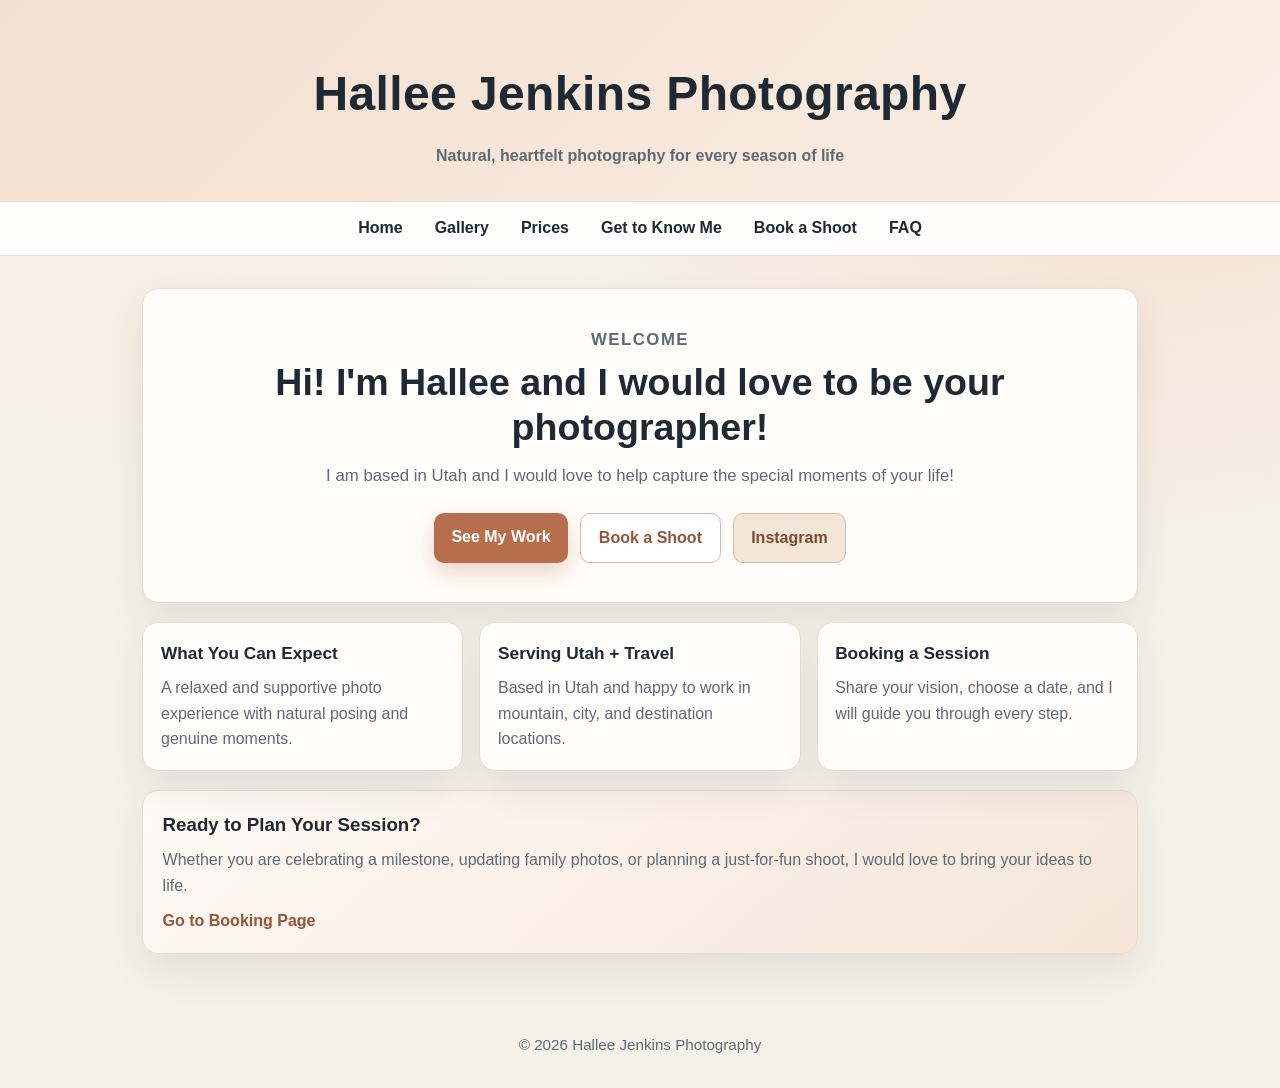
==== index.html @ 7df4731f "Add files via upload" ====
<!doctype html>
<html lang="en">
<head>
  <meta charset="utf-8" />
  <meta name="viewport" content="width=device-width,initial-scale=1" />
  <title>Hallee Jenkins Photography</title>
  <link rel="stylesheet" href="styles.css">
</head>
<body>
  <header class="site-header home-header">
    <div class="title-wrap">
      <h1 class="site-title">Hallee Jenkins Photography</h1>
      <p class="site-tagline">Natural, heartfelt photography for every season of life</p>
    </div>
    <nav class="site-nav">
      <ul>
        <li><a href="index.html">Home</a></li>
        <li><a href="gallery.html">Gallery</a></li>
        <li><a href="prices.html">Prices</a></li>
        <li><a href="about.html">Get to Know Me</a></li>
        <li><a href="book.html">Book a Shoot</a></li>
        <li><a href="faq.html">FAQ</a></li>
      </ul>
    </nav>
  </header>

  <main class="container">
    <section class="hero-card">
      <p class="eyebrow">Welcome</p>
      <h2>Hi! I'm Hallee and I would love to be your photographer!</h2>
      <p>I am based in Utah and I would love to help capture the special moments of your life!</p>
      <div class="cta-row">
        <a class="button button-primary" href="gallery.html">See My Work</a>
        <a class="button button-secondary" href="book.html">Book a Shoot</a>
        <a class="button button-ig" href="https://www.instagram.com/hallee.jenkins.photography?igsh=a29heTZxbzlxbjJj&utm_source=qr" target="_blank" rel="noopener noreferrer">Instagram</a>
      </div>
    </section>

    <section class="card-grid">
      <article class="card">
        <h3>What You Can Expect</h3>
        <p>A relaxed and supportive photo experience with natural posing and genuine moments.</p>
      </article>
      <article class="card">
        <h3>Serving Utah + Travel</h3>
        <p>Based in Utah and happy to work in mountain, city, and destination locations.</p>
      </article>
      <article class="card">
        <h3>Booking a Session</h3>
        <p>Share your vision, choose a date, and I will guide you through every step.</p>
      </article>
    </section>

    <section class="highlight-panel">
      <h3>Ready to Plan Your Session?</h3>
      <p>Whether you are celebrating a milestone, updating family photos, or planning a just-for-fun shoot, I would love to bring your ideas to life.</p>
      <a class="text-link" href="book.html">Go to Booking Page</a>
    </section>
  </main>

  <footer class="site-footer">
    <p>&copy; <span id="year"></span> Hallee Jenkins Photography</p>
  </footer>

  <script>
    document.getElementById('year').textContent = new Date().getFullYear();
  </script>
</body>
</html>
---- styles.css ----
:root{
  --bg: #f6f1e8;
  --surface: #fffdf9;
  --surface-strong: #ffffff;
  --text: #1f2933;
  --muted: #5d6a75;
  --accent: #b76e4d;
  --accent-dark: #94553a;
  --soft: #efe2d6;
  --border: #e8ddd1;
  --shadow: 0 18px 38px rgba(17, 24, 39, 0.08);
}

*{box-sizing:border-box}

body{
  margin:0;
  font-family:"Avenir Next", "Segoe UI", Tahoma, Geneva, Verdana, sans-serif;
  color:var(--text);
  background:
    radial-gradient(circle at 90% -10%, #f4d9c8 0%, rgba(244, 217, 200, 0) 42%),
    radial-gradient(circle at 10% 0%, #f9ece0 0%, rgba(249, 236, 224, 0) 38%),
    var(--bg);
  line-height:1.6;
}

.container{
  max-width:1040px;
  margin:2rem auto 3rem;
  padding:0 1rem;
}

.site-header{
  width:100%;
}

.home-header .title-wrap{
  background:linear-gradient(135deg, #f3dfcf, #faefe5);
  border-bottom:1px solid var(--border);
  padding:3.5rem 1rem 2rem;
  text-align:center;
}

.site-title{
  margin:0;
  font-size:2.3rem;
  letter-spacing:0.4px;
}

.site-tagline{
  margin:0.65rem 0 0;
  color:var(--muted);
  font-weight:600;
}

.site-nav{
  background:rgba(255, 255, 255, 0.92);
  backdrop-filter:blur(4px);
  border-bottom:1px solid var(--border);
}

.site-nav ul{
  list-style:none;
  margin:0;
  padding:0.85rem 1rem;
  display:flex;
  justify-content:center;
  gap:1rem;
  flex-wrap:wrap;
}

.site-nav a{
  text-decoration:none;
  color:var(--text);
  font-weight:700;
  padding:0.25rem 0.5rem;
  border-radius:6px;
  transition:background-color 160ms ease, color 160ms ease;
}

.site-nav a:hover{
  background:var(--soft);
  color:var(--accent-dark);
}

.hero-card,
.card,
.highlight-panel{
  background:var(--surface);
  border:1px solid var(--border);
  border-radius:16px;
  box-shadow:var(--shadow);
}

.hero-card{
  padding:2rem 1.4rem;
  text-align:center;
}

.eyebrow{
  margin:0;
  color:var(--accent-dark);
  text-transform:uppercase;
  letter-spacing:1.5px;
  font-size:0.76rem;
  font-weight:800;
}

.hero-card h2{
  margin:0.4rem 0 0.8rem;
  font-size:2rem;
  line-height:1.2;
}

.hero-card p{
  margin:0;
  color:var(--muted);
  font-size:1.05rem;
}

.cta-row{
  margin-top:1.4rem;
  display:flex;
  flex-wrap:wrap;
  justify-content:center;
  gap:0.75rem;
}

.button{
  display:inline-block;
  padding:0.72rem 1.1rem;
  border-radius:10px;
  text-decoration:none;
  font-weight:800;
  transition:transform 160ms ease, box-shadow 160ms ease, background-color 160ms ease;
}

.button:hover{
  transform:translateY(-1px);
}

.button-primary{
  background:var(--accent);
  color:#ffffff;
  box-shadow:0 10px 22px rgba(183, 110, 77, 0.28);
}

.button-primary:hover{
  background:var(--accent-dark);
}

.button-secondary{
  background:#ffffff;
  color:var(--accent-dark);
  border:1px solid #d6b9a7;
}

.button-ig{
  background:#f3e5d8;
  color:#7e4a30;
  border:1px solid #d7b9a4;
}

.button-ig:hover{
  background:#ebd6c5;
}

.card-grid{
  display:grid;
  grid-template-columns:repeat(auto-fit, minmax(220px, 1fr));
  gap:1rem;
  margin-top:1.2rem;
}

.card{
  padding:1.1rem;
}

.card h3{
  margin:0;
  font-size:1.08rem;
}

.card p{
  margin:0.45rem 0 0;
  color:var(--muted);
}

.highlight-panel{
  margin-top:1.2rem;
  padding:1.2rem;
  background:linear-gradient(140deg, #fffaf5, #f4e5d8);
}

.highlight-panel h3{
  margin:0;
}

.highlight-panel p{
  margin:0.45rem 0 0;
  color:var(--muted);
}

.text-link{
  display:inline-block;
  margin-top:0.6rem;
  font-weight:800;
  color:var(--accent-dark);
  text-decoration:none;
}

.text-link:hover{
  text-decoration:underline;
}

.about-card{
  text-align:left;
}

.about-card h2{
  margin-bottom:0.7rem;
}

.about-card p{
  margin:0.6rem 0;
}

.about-intro{
  margin:0.35rem 0 0.8rem;
}

.about-subhead{
  margin:0.2rem 0 0.45rem;
  font-size:1.08rem;
  color:var(--accent-dark);
}

.about-list{
  margin:0 0 0.9rem;
  padding:0;
  list-style:none;
  display:grid;
  gap:0.45rem;
}

.about-list li{
  position:relative;
  padding:0.45rem 0.65rem 0.45rem 1.7rem;
  background:#fff7ef;
  border:1px solid #ebdccf;
  border-radius:10px;
  color:var(--text);
}

.about-list li::before{
  content:"\2022";
  position:absolute;
  left:0.72rem;
  top:50%;
  transform:translateY(-50%);
  color:var(--accent-dark);
  font-size:1.05rem;
  line-height:1;
}

.about-photo-layout{
  margin-top:1.15rem;
  display:grid;
  grid-template-columns:1fr;
  gap:0.75rem;
}

.about-resume-link{
  margin:1rem 0 0;
  text-align:center;
}

.about-links-card{
  margin-top:1.1rem;
  padding:1rem;
  background:linear-gradient(145deg, #fffaf4, #f3e4d7);
  border:1px solid var(--border);
  border-radius:14px;
  box-shadow:0 10px 22px rgba(27, 20, 14, 0.08);
}

.about-links-card h3{
  margin:0 0 0.7rem;
  text-align:center;
  color:var(--accent-dark);
}

.about-links-row{
  display:flex;
  flex-wrap:wrap;
  justify-content:center;
  gap:0.75rem;
}

.about-photo{
  margin:0;
  overflow:hidden;
  border-radius:14px;
  border:1px solid #e4d6c8;
  box-shadow:0 10px 24px rgba(27, 20, 14, 0.16);
  background:#f5ece3;
}

.about-photo img{
  width:100%;
  height:100%;
  display:block;
  object-fit:cover;
}

.about-photo-uncropped{
  aspect-ratio:auto;
}

.about-photo-uncropped img{
  height:auto;
  object-fit:contain;
  background:#f5ece3;
}

.about-photo-main-focus{
  aspect-ratio:3 / 4;
}

.about-photo-main-focus img{
  height:100%;
  object-fit:cover;
  object-position:center center;
}

.about-photo-last-focus{
  aspect-ratio:4 / 3;
}

.about-photo-last-focus img{
  object-fit:cover;
  object-position:center center;
}

.about-photo-small{
  aspect-ratio:4 / 3;
}

.about-photo-small img{
  object-position:center center;
}

.gallery-shell{
  margin-top:1.4rem;
}

.faq-shell{
  margin-top:1.5rem;
}

.faq-hero{
  display:grid;
  gap:0.8rem;
  text-align:left;
}

.faq-hero h2{
  margin:0;
}

.faq-hero p{
  margin:0;
}

.faq-hero .button{
  width:fit-content;
}

.faq-grid{
  margin-top:1.15rem;
  display:grid;
  gap:0.85rem;
}

.faq-item{
  background:var(--surface);
  border:1px solid var(--border);
  border-radius:14px;
  box-shadow:var(--shadow);
  padding:1rem;
}

.faq-item h3{
  margin:0 0 0.45rem;
  color:var(--accent-dark);
  font-size:1.08rem;
}

.faq-item p{
  margin:0;
  color:var(--muted);
}

.faq-tableau-card{
  margin-top:1.2rem;
  background:linear-gradient(140deg, #fffaf5, #f4e5d8);
  border:1px solid var(--border);
  border-radius:16px;
  box-shadow:var(--shadow);
  padding:1.1rem;
}

.faq-tableau-card h3{
  margin:0;
}

.faq-tableau-card p{
  margin:0.35rem 0 0.8rem;
  color:var(--muted);
}

#tableau-embed{
  min-height:240px;
  border:1px dashed #d8c6b5;
  border-radius:12px;
  background:#fffdfa;
}

.gallery-intro{
  background:linear-gradient(140deg, #fffaf5 0%, #f4e6dc 60%, #efe5d7 100%);
  border:1px solid var(--border);
  border-radius:18px;
  box-shadow:var(--shadow);
  padding:1.2rem;
}

.gallery-intro h2{
  margin:0.35rem 0 0.5rem;
}

.gallery-intro p{
  margin:0;
  color:var(--muted);
}

.gallery-grid{
  margin-top:1rem;
  display:grid;
  grid-template-columns:repeat(2, minmax(0, 1fr));
  gap:0.8rem;
}

.gallery-item{
  aspect-ratio:4 / 5;
  border-radius:16px;
  overflow:hidden;
  box-shadow:0 10px 26px rgba(35, 24, 16, 0.14);
  border:1px solid #e6d8cb;
  background:#f4ece4;
}

.gallery-item a{
  display:block;
  position:relative;
  height:100%;
}

.gallery-item img{
  width:100%;
  height:100%;
  object-fit:cover;
  display:block;
  transition:transform 220ms ease, filter 220ms ease;
}

.gallery-item:hover img{
  transform:scale(1.02);
  filter:saturate(1.04);
}

.back-link{
  display:inline-block;
  margin-top:1rem;
  text-decoration:none;
  font-weight:700;
  color:var(--accent-dark);
}

.back-link:hover{
  text-decoration:underline;
}

.site-footer{
  text-align:center;
  color:var(--muted);
  font-size:0.95rem;
  padding:1rem;
}

@media (min-width:700px){
  .container{
    padding:0 1.4rem;
  }

  .site-title{
    font-size:3rem;
  }

  .hero-card{
    padding:2.4rem 2rem;
  }

  .hero-card h2{
    font-size:2.35rem;
  }

  .gallery-intro{
    padding:1.5rem;
  }

  .faq-grid{
    grid-template-columns:repeat(2, minmax(0, 1fr));
  }
}

@media (min-width:900px){
  .gallery-grid{
    grid-template-columns:repeat(4, minmax(0, 1fr));
  }

  .about-photo-layout{
    grid-template-columns:repeat(2, minmax(0, 1fr));
    grid-template-rows:repeat(2, minmax(0, 1fr));
    aspect-ratio:3 / 2;
    align-items:stretch;
    background:#ffffff;
    border:1px solid #e7ddd3;
    border-radius:16px;
    padding:0.75rem;
    box-shadow:0 10px 24px rgba(27, 20, 14, 0.08);
  }

  .about-photo-layout .about-photo{
    height:100%;
    min-height:0;
  }

  .about-photo-main-focus{
    grid-column:1;
    grid-row:1 / span 2;
    aspect-ratio:auto;
    height:100%;
  }

  .about-photo-side-top{
    grid-column:2;
    grid-row:1;
    aspect-ratio:auto;
    height:100%;
  }

  .about-photo-side-bottom{
    grid-column:2;
    grid-row:2;
    aspect-ratio:auto;
    height:100%;
  }
}
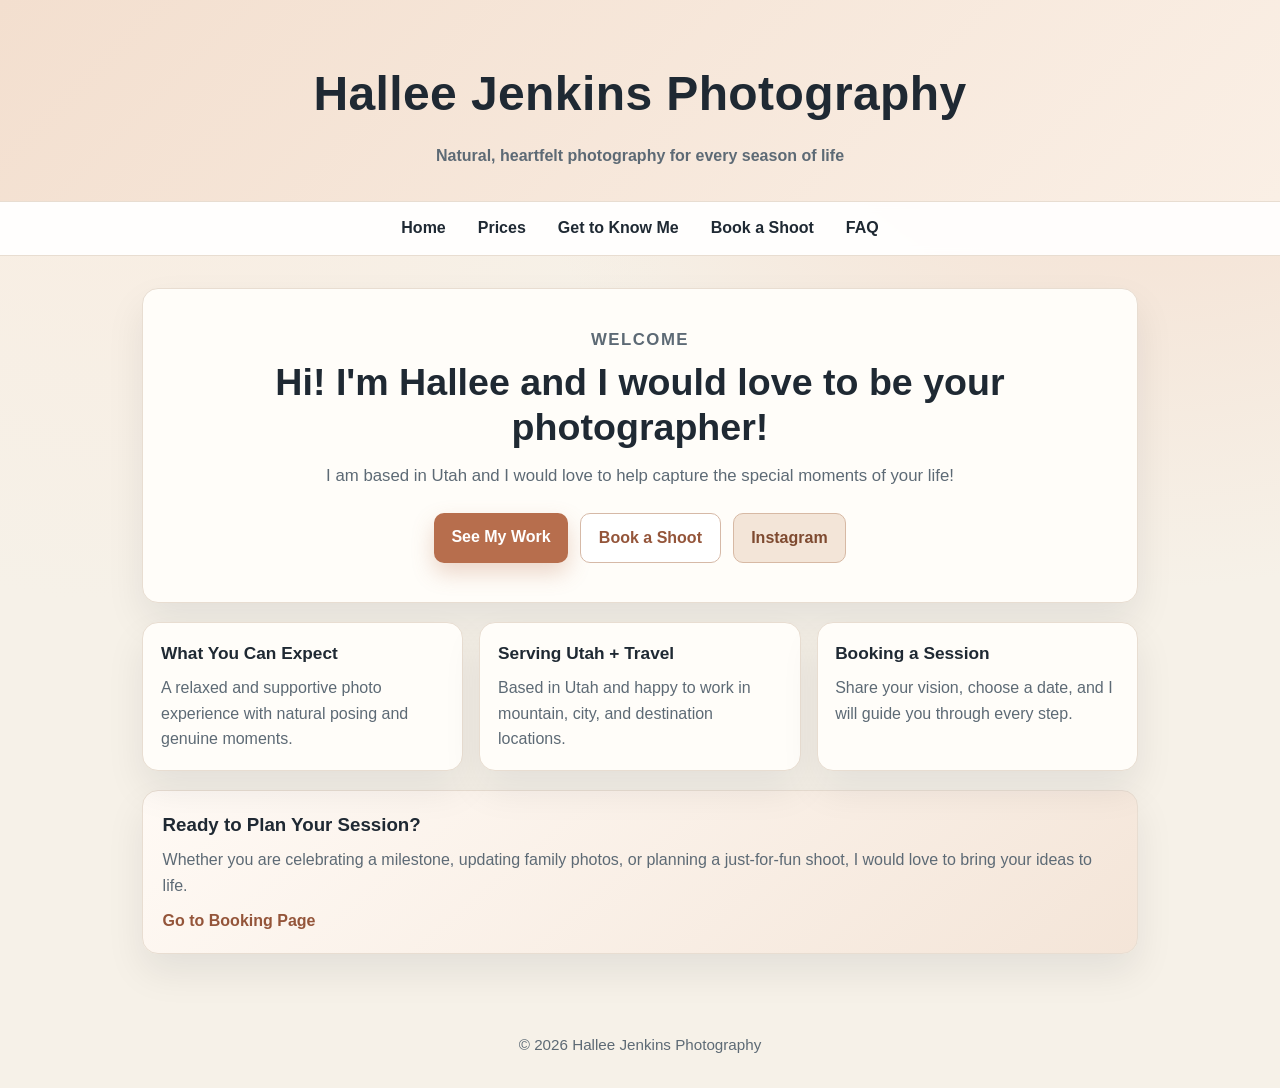
==== commit f3641470: "Add files via upload" ====
--- a/index.html
+++ b/index.html
@@ -15,7 +15,6 @@
     <nav class="site-nav">
       <ul>
         <li><a href="index.html">Home</a></li>
-        <li><a href="gallery.html">Gallery</a></li>
         <li><a href="prices.html">Prices</a></li>
         <li><a href="about.html">Get to Know Me</a></li>
         <li><a href="book.html">Book a Shoot</a></li>
